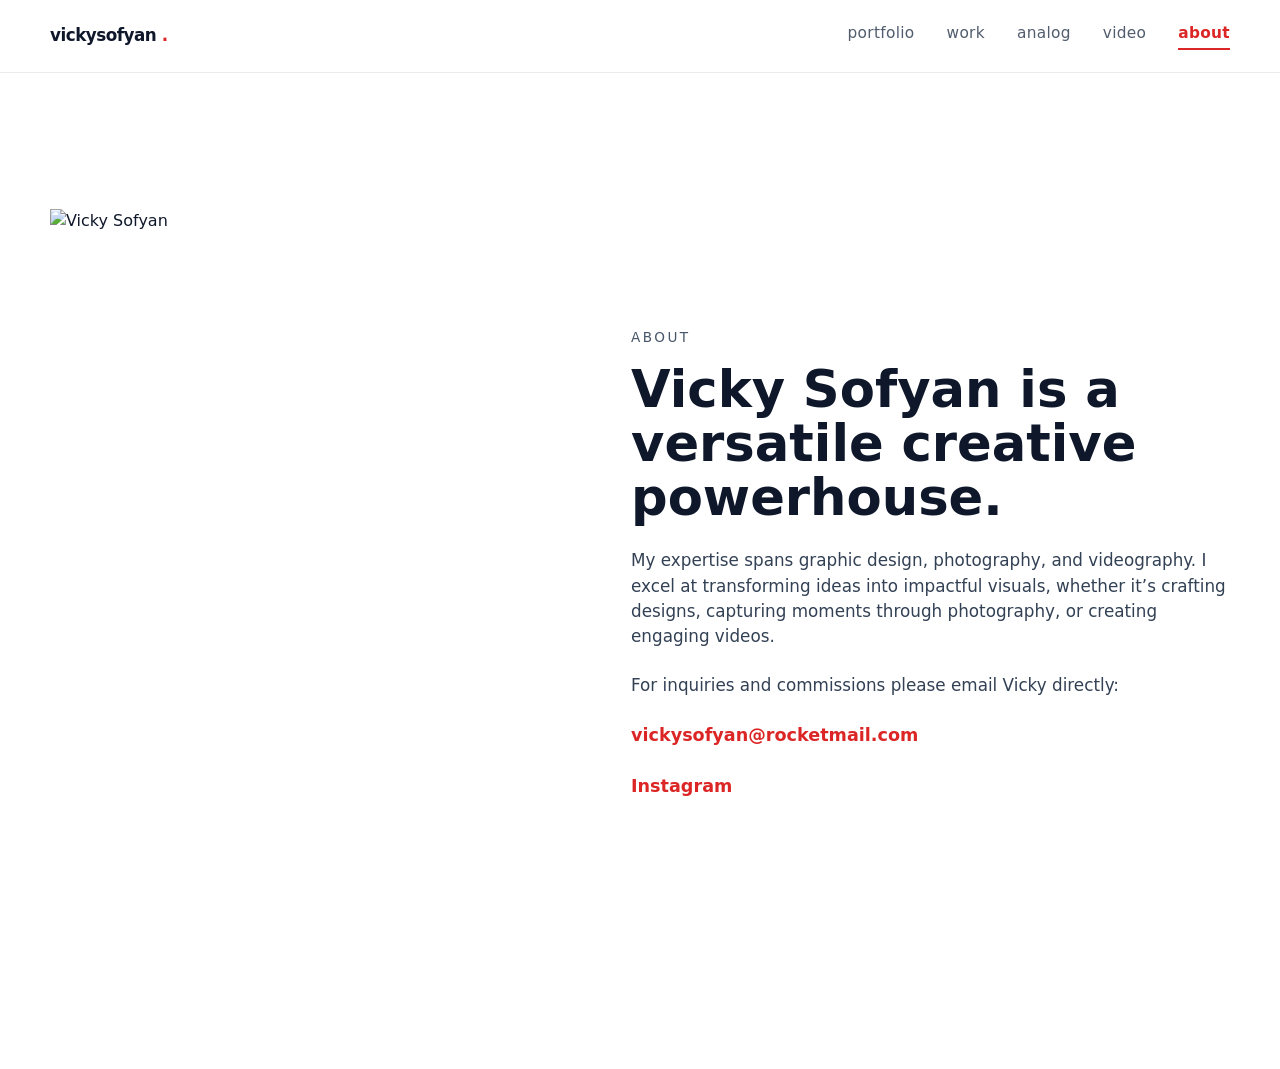
==== about.html @ 829c6402 "Force latest script and style loading plus Konami/Mac fixes" ====
<!DOCTYPE html>
<html lang="en">
  <head>
    <meta charset="UTF-8" />
    <meta name="viewport" content="width=device-width, initial-scale=1.0" />
    <title>About | Vicky Sofyan</title>
    <link rel="stylesheet" href="styles.css?v=2" />
  </head>
  <body>
    <header class="topbar">
      <div class="container topbar-inner">
        <a class="brand" href="index.html">
          <span class="brand-name">vickysofyan</span><span class="brand-dot">.</span>
        </a>
        <nav class="nav-links">
          <a href="portfolio.html">portfolio</a>
          <a href="work.html">work</a>
          <a href="analog.html">analog</a>
          <a href="video.html">video</a>
          <a class="active" href="about.html">about</a>
        </nav>
      </div>
    </header>

    <main class="main-content about-page">
      <section class="about-section">
        <div class="container about-grid">
          <div class="about-media">
            <img src="https://images.unsplash.com/photo-1524504388940-b1c1722653e1?auto=format&fit=crop&w=1200&q=80" alt="Vicky Sofyan" />
          </div>

          <div class="about-content">
            <p class="eyebrow">About</p>
            <h1>Vicky Sofyan is a versatile creative powerhouse.</h1>
            <p>My expertise spans graphic design, photography, and videography. I excel at transforming ideas into impactful visuals, whether it’s crafting designs, capturing moments through photography, or creating engaging videos.</p>
            <p>For inquiries and commissions please email Vicky directly:</p>
            <p class="contact-link"><a href="mailto:vickysofyan@rocketmail.com">vickysofyan@rocketmail.com</a></p>
            <p class="social-link"><a href="https://instagram.com/" target="_blank" rel="noreferrer">Instagram</a></p>
          </div>
        </div>
      </section>
    </main>
  </body>
</html>
---- styles.css ----
:root {
  color-scheme: light;
  color: #0f172a;
  background: #ffffff;
  font-family: Inter, system-ui, -apple-system, BlinkMacSystemFont, "Segoe UI", sans-serif;
  font-size: 16px;
  line-height: 1.5;
}

* {
  box-sizing: border-box;
}

html,
body {
  margin: 0;
  min-height: 100%;
}

body {
  background: #ffffff;
  color: #0f172a;
}

a {
  color: inherit;
  text-decoration: none;
}

button,
input,
textarea,
select {
  font: inherit;
}

.container {
  width: min(1180px, calc(100% - 2rem));
  margin: 0 auto;
}

.topbar {
  border-bottom: 1px solid rgba(15, 23, 42, 0.08);
  background: #ffffff;
  position: sticky;
  top: 0;
  z-index: 10;
}

.topbar-inner {
  display: flex;
  align-items: center;
  justify-content: space-between;
  min-height: 72px;
}

.brand {
  display: inline-flex;
  align-items: baseline;
  gap: 0.35rem;
  font-size: 1.05rem;
  font-weight: 700;
  letter-spacing: -0.03em;
}

.brand-dot {
  color: #dc2626;
  cursor: pointer;
}

.game-overlay {
  position: fixed;
  inset: 0;
  display: grid;
  place-items: center;
  background: rgba(15, 23, 42, 0.85);
  z-index: 9999;
  opacity: 0;
  pointer-events: none;
  transition: opacity 0.2s ease;
}

.game-overlay.active {
  opacity: 1;
  pointer-events: auto;
}

.game-panel {
  width: min(92vw, 860px);
  max-height: 92vh;
  background: #ffffff;
  border-radius: 1rem;
  box-shadow: 0 24px 80px rgba(15, 23, 42, 0.25);
  overflow: hidden;
}

.game-header {
  display: flex;
  align-items: center;
  justify-content: space-between;
  gap: 1rem;
  padding: 1rem 1.25rem;
  border-bottom: 1px solid rgba(15, 23, 42, 0.08);
  background: #f8fafc;
}

.game-header h2 {
  margin: 0;
  font-size: 1rem;
  font-weight: 700;
  letter-spacing: -0.03em;
}

.game-close {
  border: none;
  background: transparent;
  color: #334155;
  font-size: 1.1rem;
  cursor: pointer;
  font-weight: 700;
}

.game-canvas-wrap {
  position: relative;
  background: #0f172a;
}

#game-canvas {
  display: block;
  width: 100%;
  height: auto;
}

.game-info {
  display: flex;
  justify-content: space-between;
  gap: 1rem;
  padding: 0.9rem 1.25rem 1.25rem;
  font-size: 0.95rem;
  color: #475569;
}

.game-message {
  color: #dc2626;
  font-weight: 700;
}

@media (max-width: 760px) {
  .page-links-grid {
    grid-template-columns: repeat(2, minmax(0, 1fr));
  }
}

@media (max-width: 520px) {
  .game-panel {
    width: min(98vw, 98vw);
  }

  .page-links-grid {
    grid-template-columns: 1fr;
  }
}

.nav-links {
  display: flex;
  flex-wrap: wrap;
  gap: 2rem;
  font-size: 0.96rem;
  text-transform: lowercase;
  letter-spacing: 0.02em;
}

.nav-links a {
  color: #334155;
  opacity: 0.85;
  transition: opacity 0.2s ease, color 0.2s ease, border-color 0.2s ease;
  padding-bottom: 0.125rem;
}

.nav-links a:hover,
.nav-links a.active {
  color: #dc2626;
  opacity: 1;
}

.nav-links a.active {
  font-weight: 800;
  border-bottom: 2px solid #dc2626;
}

.main-content {
  padding: 2.5rem 0 4rem;
}

.portfolio-section {
  padding-top: 3rem;
}

.portfolio-copy {
  max-width: 640px;
  margin-bottom: 2rem;
}

.portfolio-copy h1 {
  margin: 0 0 0.85rem;
  font-size: clamp(2.7rem, 4vw, 4rem);
  letter-spacing: -0.06em;
}

.portfolio-copy p {
  margin: 0;
  color: #475569;
  font-size: 1.05rem;
}

.hero-section {
  padding-top: 3rem;
  padding-bottom: 3rem;
}

.page-links-section {
  padding-top: 2rem;
}

.page-links-grid {
  display: grid;
  grid-template-columns: repeat(4, minmax(0, 1fr));
  gap: 1rem;
}

.page-link-card {
  display: flex;
  align-items: center;
  justify-content: center;
  min-height: 170px;
  background: #f8fafc;
  border: 1px solid rgba(15, 23, 42, 0.08);
  color: #0f172a;
  font-weight: 700;
  text-transform: uppercase;
  letter-spacing: 0.12em;
  transition: transform 0.25s ease, background 0.25s ease;
}

.page-link-card:hover {
  transform: translateY(-2px);
  background: #e2e8f0;
}

.gallery-grid {
  display: grid;
  grid-template-columns: repeat(3, minmax(0, 1fr));
  gap: 1.5rem;
}

.gallery-card {
  display: block;
  overflow: hidden;
  background: #f8fafc;
  aspect-ratio: 1 / 1;
}

.gallery-card img,
.portfolio-img {
  width: 100%;
  height: 100%;
  object-fit: cover;
  display: block;
  transition: transform 0.35s ease;
}

.gallery-card:hover img,
.gallery-card:hover .portfolio-img {
  transform: scale(1.05);
}

.image-1 {
  background-image: url("https://images.unsplash.com/photo-1524504388940-b1c1722653e1?auto=format&fit=crop&w=1200&q=80");
}

.image-2 {
  background-image: url("https://images.unsplash.com/photo-1491553895911-0055eca6402d?auto=format&fit=crop&w=1200&q=80");
}

.image-3 {
  background-image: url("https://images.unsplash.com/photo-1517841905240-472988babdf9?auto=format&fit=crop&w=1200&q=80");
}

.image-4 {
  background-image: url("https://images.unsplash.com/photo-1526045612212-70caf35c14df?auto=format&fit=crop&w=1200&q=80");
}

.image-5 {
  background-image: url("https://images.unsplash.com/photo-1512428559087-560fa5ceab42?auto=format&fit=crop&w=1200&q=80");
}

.image-6 {
  background-image: url("https://images.unsplash.com/photo-1500534314209-dbdcc1a0a76d?auto=format&fit=crop&w=1200&q=80");
}

.about-section {
  margin-top: 4rem;
  padding-bottom: 2rem;
}

.about-copy {
  max-width: 720px;
}

.about-copy h2 {
  margin: 0 0 1rem;
  font-size: clamp(2rem, 3vw, 2.8rem);
}

.about-copy p {
  margin: 0;
  color: #475569;
  font-size: 1rem;
}

.about-grid {
  display: grid;
  grid-template-columns: minmax(280px, 1.1fr) minmax(320px, 1.2fr);
  gap: 2rem;
  align-items: center;
  padding-top: 2rem;
  padding-bottom: 2rem;
}

.about-media img {
  width: 100%;
  height: 100%;
  object-fit: cover;
  display: block;
  aspect-ratio: 3 / 4;
}

.about-content {
  max-width: 760px;
}

.about-content .eyebrow {
  margin: 0 0 1rem;
  color: #475569;
  letter-spacing: 0.18em;
  text-transform: uppercase;
  font-size: 0.85rem;
}

.about-content h1 {
  margin: 0 0 1.5rem;
  font-size: clamp(2.8rem, 4vw, 4.4rem);
  line-height: 1.05;
}

.about-content p {
  margin: 0 0 1.5rem;
  color: #334155;
  font-size: 1.05rem;
}

.about-content .contact-link a,
.about-content .social-link a {
  color: #dc2626;
  font-size: 1.1rem;
  font-weight: 700;
  text-decoration: none;
}

.about-content .contact-link a:hover,
.about-content .social-link a:hover {
  text-decoration: underline;
}

@media (max-width: 980px) {
  .gallery-grid {
    grid-template-columns: repeat(2, minmax(0, 1fr));
  }
}

@media (max-width: 640px) {
  .topbar-inner {
    flex-direction: column;
    align-items: flex-start;
    gap: 1rem;
  }

  .nav-links {
    gap: 1rem;
  }

  .gallery-grid {
    grid-template-columns: 1fr;
  }

  .portfolio-copy h1 {
    font-size: clamp(2.3rem, 7vw, 3rem);
  }
}
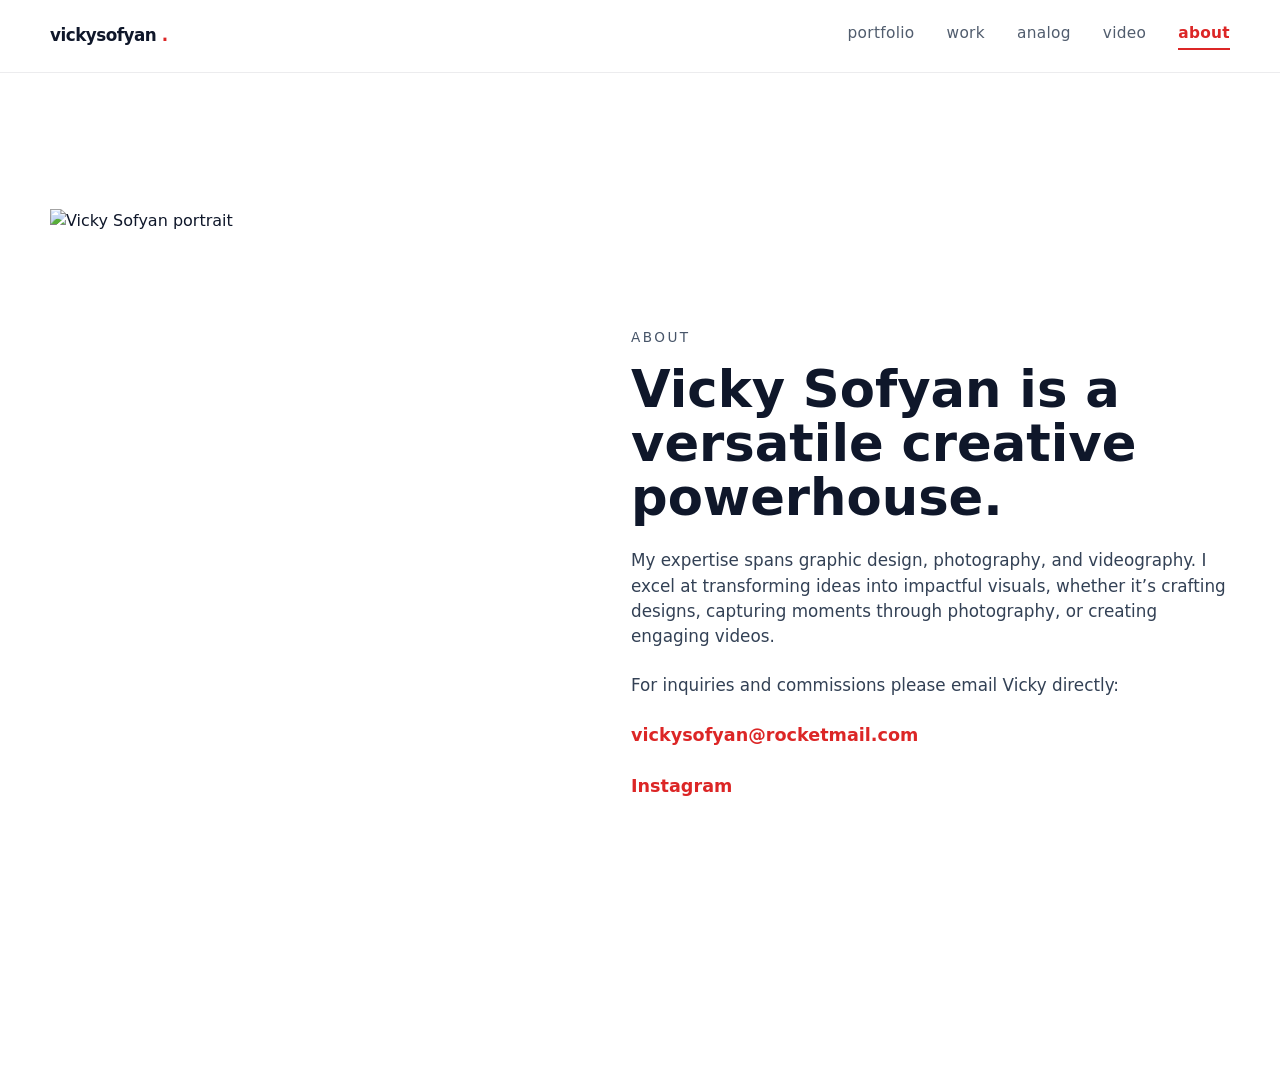
==== commit 8d9729ee: "Update about page to use PNG about photo" ====
--- a/about.html
+++ b/about.html
@@ -4,7 +4,8 @@
     <meta charset="UTF-8" />
     <meta name="viewport" content="width=device-width, initial-scale=1.0" />
     <title>About | Vicky Sofyan</title>
-    <link rel="stylesheet" href="styles.css?v=2" />
+    <link rel="icon" href="favicon.svg" type="image/svg+xml" />
+    <link rel="stylesheet" href="styles.css?v=3" />
   </head>
   <body>
     <header class="topbar">
@@ -26,7 +27,7 @@
       <section class="about-section">
         <div class="container about-grid">
           <div class="about-media">
-            <img src="https://images.unsplash.com/photo-1524504388940-b1c1722653e1?auto=format&fit=crop&w=1200&q=80" alt="Vicky Sofyan" />
+            <img src="images/about-photo.png" alt="Vicky Sofyan portrait" />
           </div>
 
           <div class="about-content">
@@ -40,5 +41,7 @@
         </div>
       </section>
     </main>
+
+    <script src="script.js?v=3"></script>
   </body>
 </html>
--- a/styles.css
+++ b/styles.css
@@ -73,7 +73,7 @@
   inset: 0;
   display: grid;
   place-items: center;
-  background: rgba(15, 23, 42, 0.85);
+  background: rgba(0, 0, 0, 0.94);
   z-index: 9999;
   opacity: 0;
   pointer-events: none;
@@ -86,11 +86,12 @@
 }
 
 .game-panel {
-  width: min(92vw, 860px);
+  width: min(92vw, 760px);
   max-height: 92vh;
-  background: #ffffff;
+  background: #000;
+  border: 1px solid rgba(255, 255, 255, 0.12);
   border-radius: 1rem;
-  box-shadow: 0 24px 80px rgba(15, 23, 42, 0.25);
+  box-shadow: 0 36px 120px rgba(0, 0, 0, 0.6);
   overflow: hidden;
 }
 
@@ -100,8 +101,8 @@
   justify-content: space-between;
   gap: 1rem;
   padding: 1rem 1.25rem;
-  border-bottom: 1px solid rgba(15, 23, 42, 0.08);
-  background: #f8fafc;
+  border-bottom: 1px solid rgba(255, 255, 255, 0.08);
+  background: #050505;
 }
 
 .game-header h2 {
@@ -109,12 +110,13 @@
   font-size: 1rem;
   font-weight: 700;
   letter-spacing: -0.03em;
+  color: #f8fafc;
 }
 
 .game-close {
   border: none;
   background: transparent;
-  color: #334155;
+  color: #f8fafc;
   font-size: 1.1rem;
   cursor: pointer;
   font-weight: 700;
@@ -122,26 +124,32 @@
 
 .game-canvas-wrap {
   position: relative;
-  background: #0f172a;
+  background: #000;
+  padding: 1rem;
 }
 
 #game-canvas {
   display: block;
   width: 100%;
   height: auto;
+  border-radius: 0.75rem;
+  background: #000;
+  box-shadow: inset 0 0 0 1px rgba(255, 255, 255, 0.08);
 }
 
 .game-info {
   display: flex;
+  flex-wrap: wrap;
   justify-content: space-between;
-  gap: 1rem;
-  padding: 0.9rem 1.25rem 1.25rem;
+  gap: 0.75rem;
+  padding: 1rem 1.25rem 1.25rem;
   font-size: 0.95rem;
-  color: #475569;
+  color: #e5e7eb;
+  background: #050505;
 }
 
 .game-message {
-  color: #dc2626;
+  color: #f8fafc;
   font-weight: 700;
 }
 
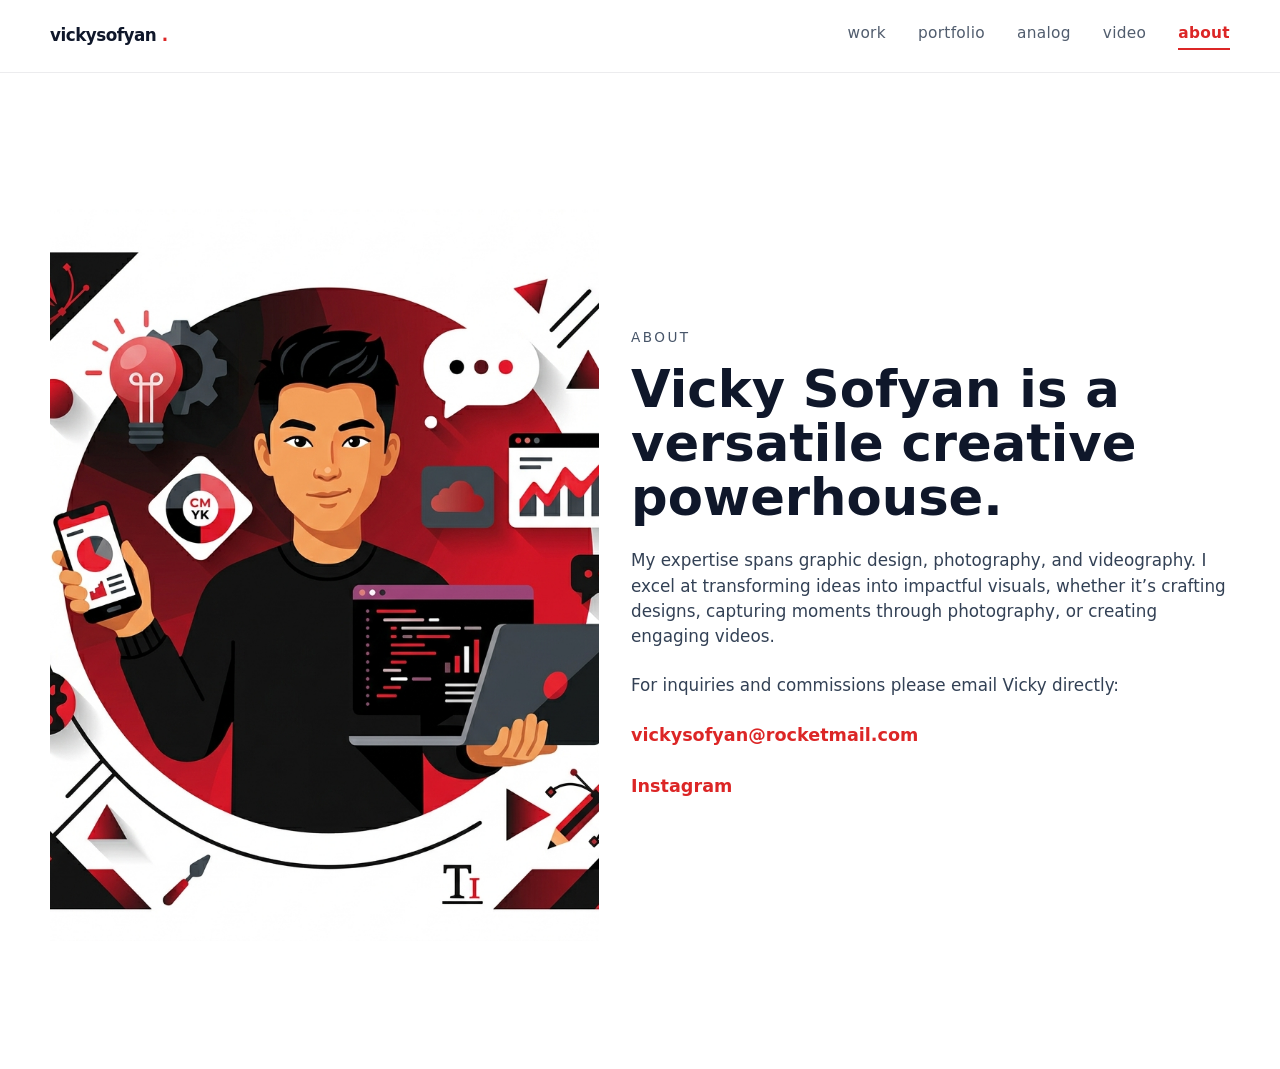
==== commit f2c9697f: "Reorder navigation so work appears before portfolio" ====
--- a/about.html
+++ b/about.html
@@ -14,8 +14,8 @@
           <span class="brand-name">vickysofyan</span><span class="brand-dot">.</span>
         </a>
         <nav class="nav-links">
+          <a href="work.html">work</a>
           <a href="portfolio.html">portfolio</a>
-          <a href="work.html">work</a>
           <a href="analog.html">analog</a>
           <a href="video.html">video</a>
           <a class="active" href="about.html">about</a>
--- a/styles.css
+++ b/styles.css
@@ -200,8 +200,12 @@
   padding: 2.5rem 0 4rem;
 }
 
+.main-content.portfolio-page-main {
+  padding-top: 0;
+}
+
 .portfolio-section {
-  padding-top: 3rem;
+  padding-top: 0;
 }
 
 .portfolio-copy {
@@ -386,6 +390,32 @@
   }
 }
 
+.pdf-frame-wrap {
+  margin-top: 2rem;
+  background: #f8fafc;
+  border: 1px solid rgba(15, 23, 42, 0.08);
+  border-radius: 1rem;
+  overflow: hidden;
+  min-height: 72vh;
+}
+
+.pdf-frame {
+  width: 100%;
+  min-height: 72vh;
+  border: 0;
+}
+
+.pdf-copy h1 {
+  margin: 0 0 0.85rem;
+  font-size: clamp(2.7rem, 4vw, 4rem);
+}
+
+.pdf-copy p {
+  margin: 0;
+  color: #475569;
+  font-size: 1.05rem;
+}
+
 @media (max-width: 640px) {
   .topbar-inner {
     flex-direction: column;
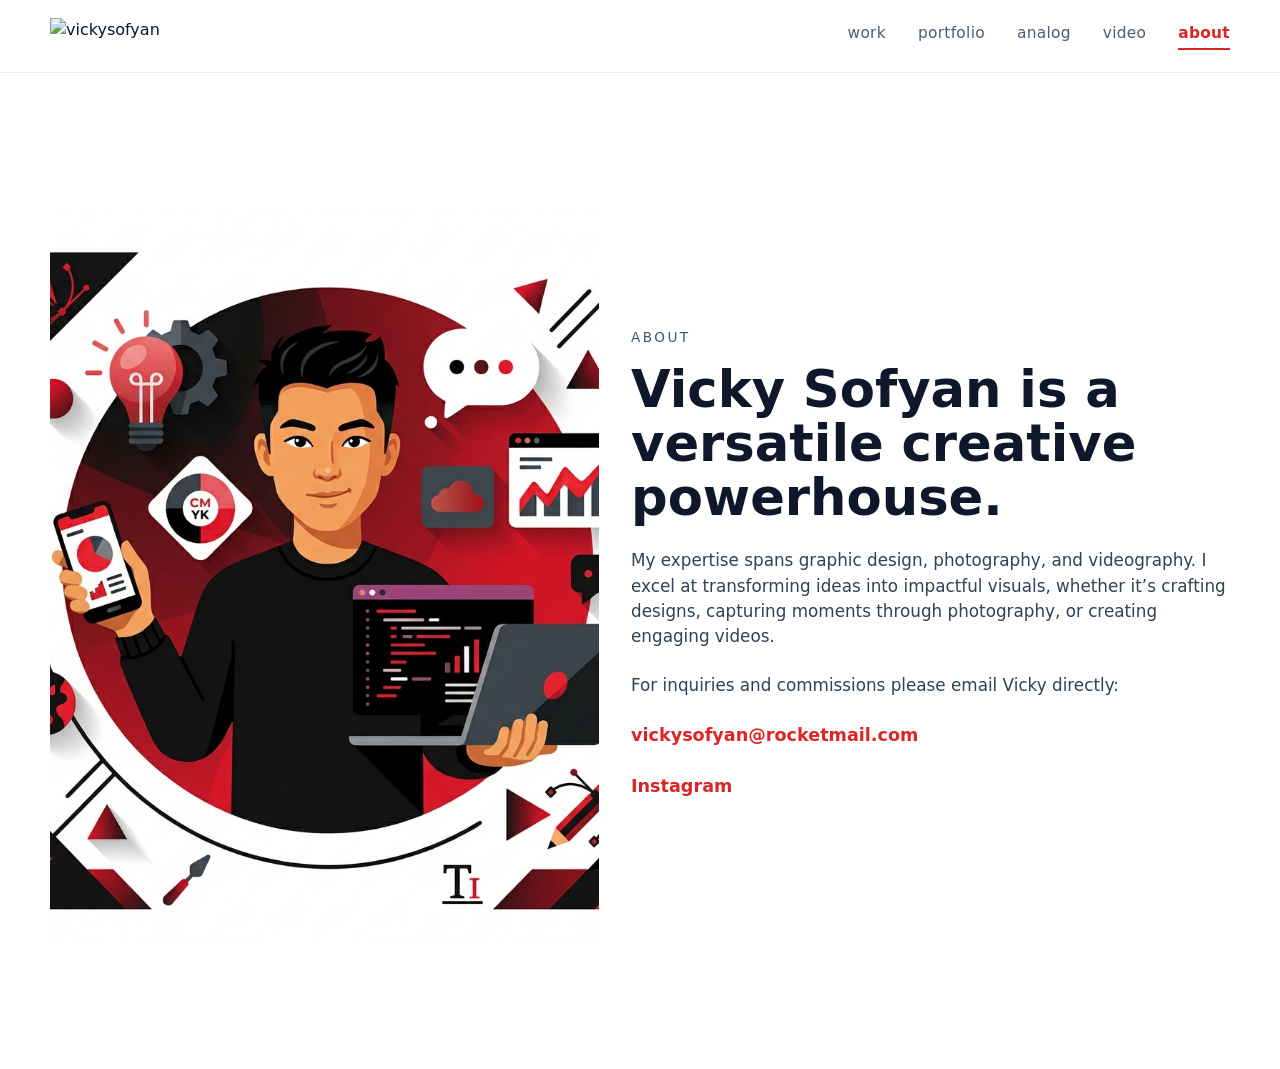
==== commit 332cb16c: "Use provided PNG logo in header across all pages" ====
--- a/about.html
+++ b/about.html
@@ -11,7 +11,7 @@
     <header class="topbar">
       <div class="container topbar-inner">
         <a class="brand" href="index.html">
-          <span class="brand-name">vickysofyan</span><span class="brand-dot">.</span>
+          <img class="brand-logo" src="cropped-vickysofyan-logo-8.png" alt="vickysofyan" />
         </a>
         <nav class="nav-links">
           <a href="work.html">work</a>
--- a/styles.css
+++ b/styles.css
@@ -56,11 +56,14 @@
 
 .brand {
   display: inline-flex;
-  align-items: baseline;
-  gap: 0.35rem;
-  font-size: 1.05rem;
-  font-weight: 700;
-  letter-spacing: -0.03em;
+  align-items: center;
+  gap: 0;
+}
+
+.brand-logo {
+  display: block;
+  height: 2.2rem;
+  width: auto;
 }
 
 .brand-dot {
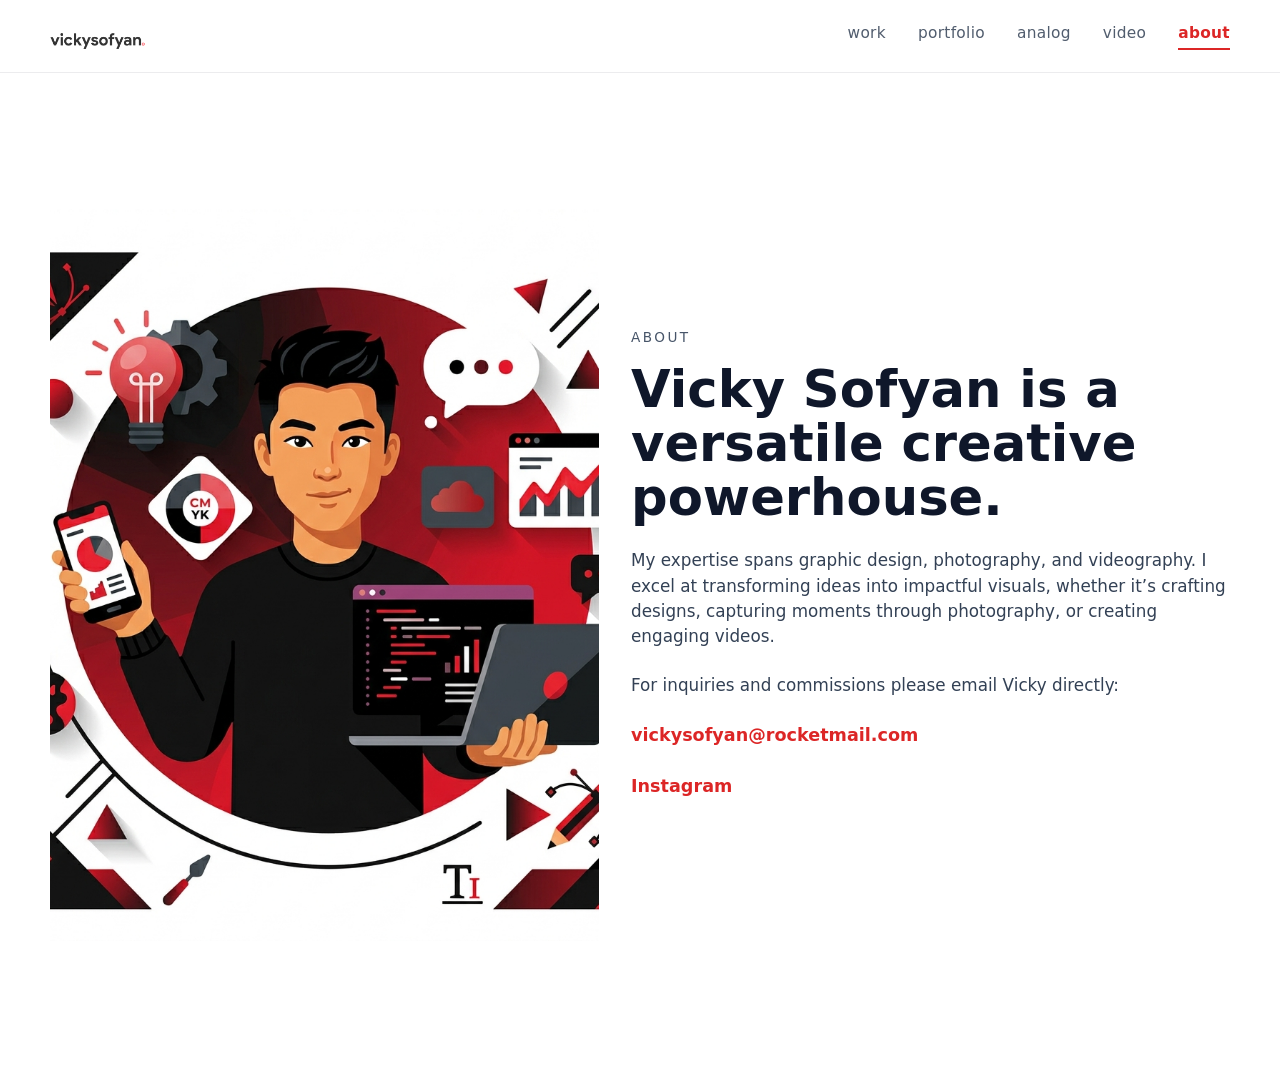
==== commit 63bf7d12: "Move header logo into images folder and update references" ====
--- a/about.html
+++ b/about.html
@@ -11,7 +11,7 @@
     <header class="topbar">
       <div class="container topbar-inner">
         <a class="brand" href="index.html">
-          <img class="brand-logo" src="cropped-vickysofyan-logo-8.png" alt="vickysofyan" />
+          <img class="brand-logo" src="images/cropped-vickysofyan-logo-8.png" alt="vickysofyan" />
         </a>
         <nav class="nav-links">
           <a href="work.html">work</a>
